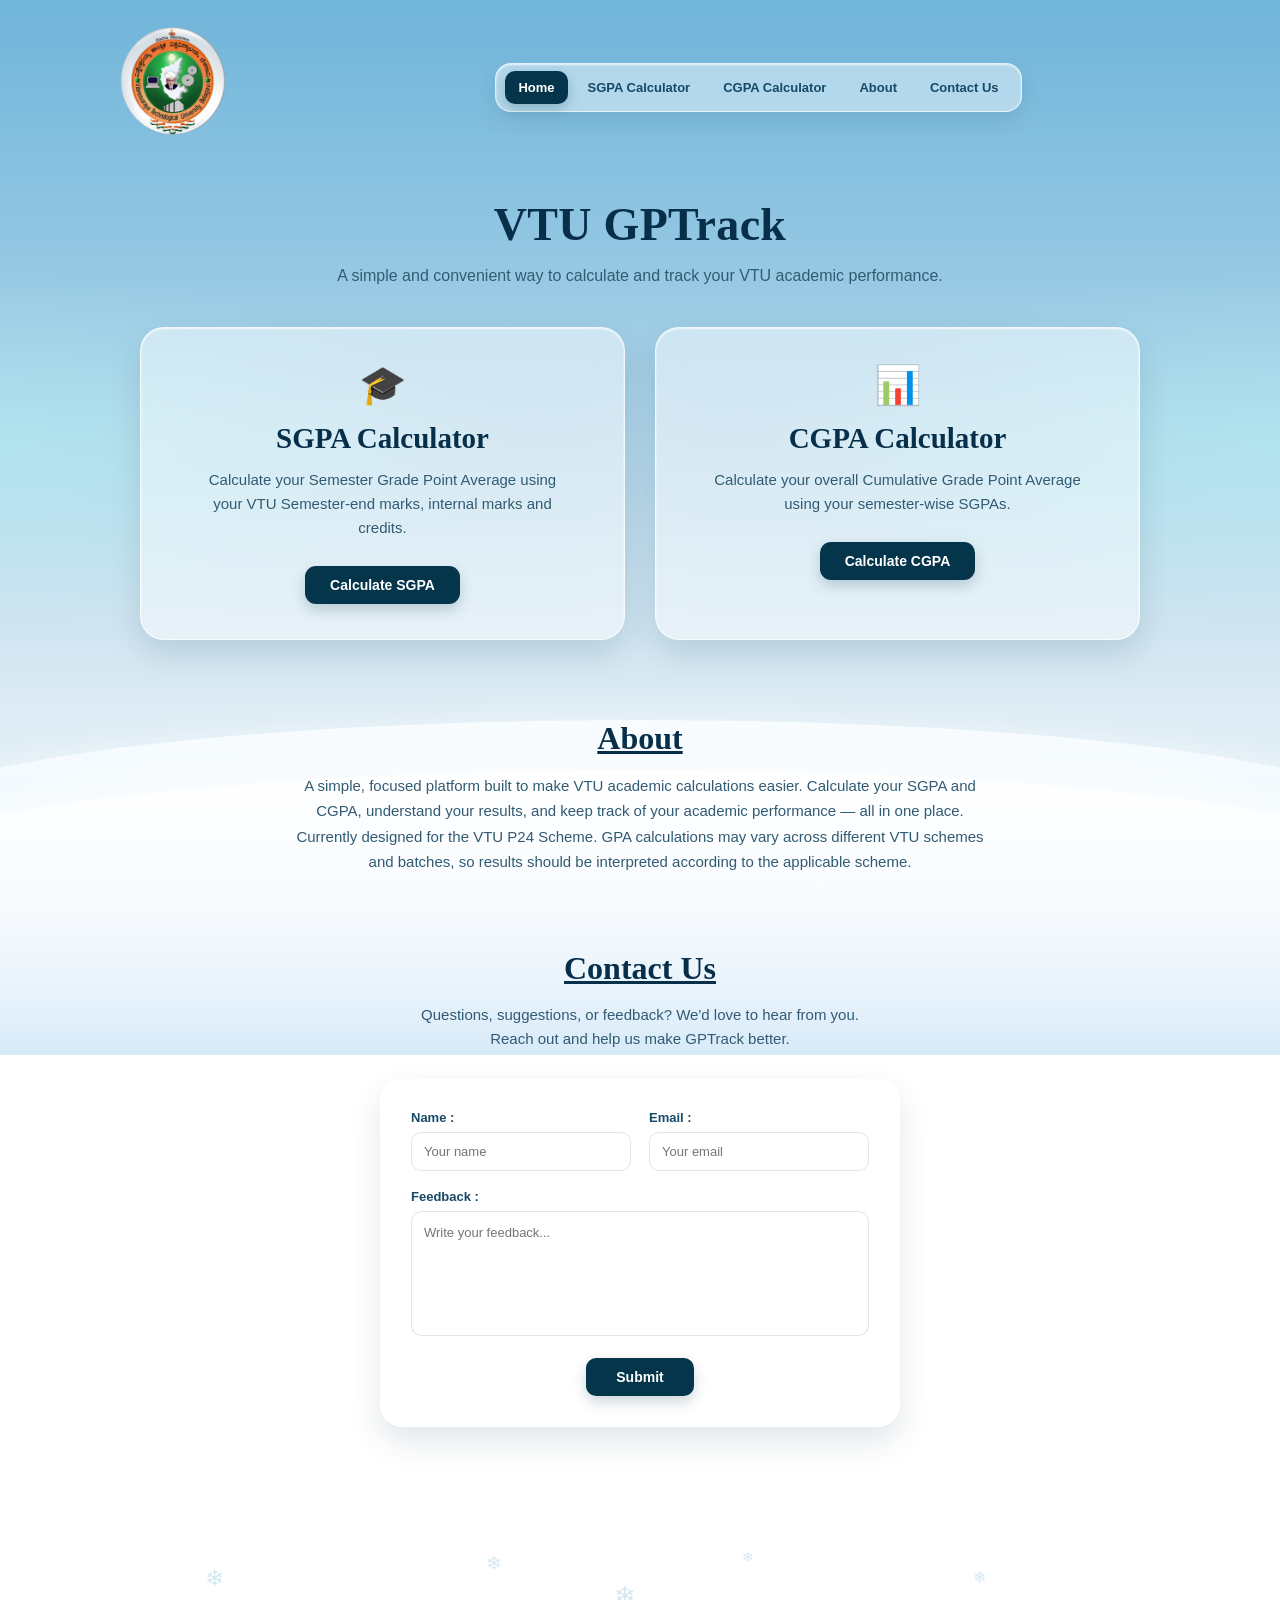
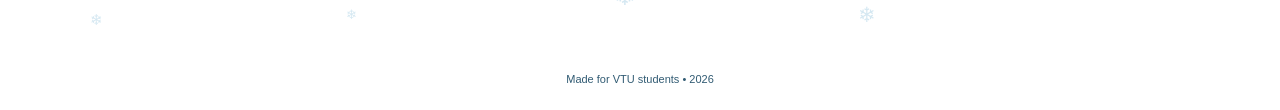
==== index.html @ f2418bf4 "Restructure: move homepage files to root" ====
<!DOCTYPE html>
<html lang="en">
<head>
    <meta charset="UTF-8">
    <meta name="viewport" content="width=device-width, initial-scale=1.0">

    <title>VTU GPTrack</title>

    <link rel="stylesheet" href="style.css">
</head>

<body>
    <!-- ================= NAVBAR ================= -->
    <header class="top-header">

    <!-- VTU Logo - outside navigation -->
    <img src="vtu-logo.png" alt="VTU Logo" class="vtu-logo">

    <!-- Brand + Navigation -->
    <div class="header-right">


        <nav class="nav-links">

            <a href="index.html" class="active">Home</a>

            <a href="../VTU-SGPA-Calculator/index.html">SGPA Calculator</a>

            <a href="../VTU CGPA calculator/index.html">CGPA Calculator</a>

            <a href="#about">About</a>

            <a href="#contact">Contact Us</a>

        </nav>

    </div>

</header>

    <!-- ================= MAIN CONTENT ================= -->
    <main>

        <!-- Welcome Section -->
        <section class="welcome-section">

            <h1>VTU GPTrack</h1>

            <p>
                A simple and convenient way to calculate and track
                your VTU academic performance.
            </p>
        </section>


        <!-- Calculator Cards -->
        <section class="calculator-section">

            <div class="calculator-card">

                <div class="card-icon">🎓</div>

                <h2>SGPA Calculator</h2>

                <p>
                    Calculate your Semester Grade Point Average
                    using your VTU Semester-end marks, internal marks and credits.
                </p>

               <a href="../VTU-SGPA-Calculator/index.html" class="card-button">
                    Calculate SGPA
                </a>
            </div>

            <div class="calculator-card">

                <div class="card-icon">📊</div>

                <h2>CGPA Calculator</h2>

                <p>
                    Calculate your overall Cumulative Grade Point
                    Average using your semester-wise SGPAs.
                </p>

                <a href="../VTU CGPA calculator/index.html" class="card-button">
                    Calculate CGPA
                </a>

            </div>
        </section>

        <!-- ================= OTHER SECTIONS ================= -->
        <section class="other-section">

            <!-- ================= ABOUT ================= -->

<section id="about" class="about-section">

    <h2><u> About </u></h2>

    <p>
        A simple, focused platform built to make VTU academic
        calculations easier. Calculate your SGPA and CGPA,
        understand your results, and keep track of your academic
        performance — all in one place.
        <br> Currently designed for the VTU P24 Scheme. 
        GPA calculations may vary across different VTU schemes and batches,
         so results should be interpreted according to the applicable scheme.
    </p>

</section>


<!-- ================= CONTACT ================= -->

<section id="contact" class="contact-section">

    <h2><u> Contact Us </u></h2>

    <p class="contact-description">
        Questions, suggestions, or feedback?
        We'd love to hear from you. 
        <br>Reach out and help us make GPTrack better.
    </p>

    <div class="contact-card">

        <form id="contactForm">

            <!-- Name + Email -->

            <div class="contact-row">

                <div class="input-group">

                    <label for="name">Name :</label>

                    <input
                        type="text"
                        id="name"
                        placeholder="Your name"
                        required
                    >

                </div>


                <div class="input-group">

                    <label for="email">Email :</label>

                    <input
                        type="email"
                        id="email"
                        placeholder="Your email"
                        required
                    >

                </div>

            </div>


            <!-- Feedback -->

            <div class="input-group feedback-group">

                <label for="feedback">Feedback :</label>

                <textarea
                    id="feedback"
                    placeholder="Write your feedback..."
                    required
                ></textarea>

            </div>


            <button type="submit" class="done-button">
                Submit
            </button>

        </form>

    </div>

        </section>
        </section>
    </main>
    <div class="home-snowflakes">
    <span>❄</span>
    <span>❄</span>
    <span>❄</span>
    <span>❄</span>
    <span>❄</span>
    <span>❄</span>
    <span>❄</span>
    <span>❄</span>
</div>

    <!-- ================= FOOTER ================= -->
    <footer class="footer">
    <p>Made for VTU students • 2026</p>
    
</footer>
<script src="script.js"></script>
</body>
</html>
---- style.css ----
* {
    margin: 0;
    padding: 0;
    box-sizing: border-box;
}

html {
    scroll-behavior: smooth;
}

/* =====================================================
   MAIN WINTER BACKGROUND
   ===================================================== */

body {
    margin: 0;
    min-height: 100vh;

    font-family: Arial, sans-serif;
    color: #082F49;

    position: relative;
    overflow-x: hidden;

    /* Blue sky gradient */
    background:
        radial-gradient(
            ellipse at left center,
            rgba(180, 255, 250, 0.35) 0%,
            rgba(180, 255, 250, 0) 28%
        ),
        radial-gradient(
            ellipse at right center,
            rgba(180, 255, 250, 0.35) 0%,
            rgba(180, 255, 250, 0) 28%
        ),
        linear-gradient(
            to bottom,
            #70B5DA 0%,
            #8FC5E2 25%,
            #B9D9EB 55%,
            #DCEBF4 78%,
            #EAF4F9 100%
        );

    background-attachment: fixed;
}


/* =====================================================
   BACK SNOW LAYER
   ===================================================== */

body::before {
    content: "";

    position: fixed;

    left: -8%;
    bottom: -105px;

    width: 116%;
    height: 285px;

    z-index: -2;

    background:
        linear-gradient(
            to bottom,
            #F8FCFF 0%,
            #EDF7FC 55%,
            #DCECF8 100%
        );

    /*
       Creates the large smooth wave
    */
    border-radius:
        50% 50% 0 0 /
        34% 34% 0 0;

    box-shadow:
        0 -10px 25px rgba(255, 255, 255, 0.30);
}


/* =====================================================
   FRONT SNOW LAYER
   ===================================================== */

body::after {
    content: "";

    position: fixed;

    left: -12%;
    bottom: -155px;

    width: 124%;
    height: 285px;

    z-index: -1;

    background:
        linear-gradient(
            to bottom,
            #FFFFFF 0%,
            #F8FBFE 45%,
            #EAF4FC 75%,
            #D7EAF8 100%
        );

    border-radius:
        50% 50% 0 0 /
        38% 38% 0 0;

    box-shadow:
        0 -14px 30px rgba(255, 255, 255, 0.45);
}

/* =====================================================
   NAVBAR
   ===================================================== */
.top-header {
    position: relative;
    width: 94%;
    min-height: 82px;
    margin: 18px auto 0;
}

.vtu-logo {
    width: 190px;
    height: 110px;
    object-fit: contain;
    margin-left: 40px;
    margin-top: 8px;
}

.header-right {
    position: absolute;

    right: 220px;
    top: 0;

    display: flex;
    flex-direction: column;
    align-items: center;
    gap: 14px;
    transform: translateY(45px);
}
/* =====================================================
   BRAND NAME
   ===================================================== */

.brand-name {
    font-family: "Times New Roman", serif;

    font-size: 25px;
    font-weight: bold;

    color: #082F49;

    margin-right: 5px;
}


/* =====================================================
   NAVIGATION BAR
   ===================================================== */

.nav-links {
    display: flex;
    align-items: center;

    gap: 7px;

    padding: 7px 9px;

    background: rgba(255, 255, 255, 0.42);

    backdrop-filter: blur(15px);
    -webkit-backdrop-filter: blur(15px);

    border: 1px solid rgba(255, 255, 255, 0.65);

    border-radius: 16px;

    box-shadow:
        0 8px 22px rgba(8, 47, 73, 0.10),
        inset 0 1px 2px rgba(255, 255, 255, 0.75);
}


/* Navigation buttons */

.nav-links a {
    text-decoration: none;

    color: #164A68;

    font-size: 13px;
    font-weight: 600;

    padding: 9px 13px;

    border-radius: 10px;

    transition:
        background 0.25s ease,
        color 0.25s ease,
        transform 0.25s ease,
        box-shadow 0.25s ease;
}


/* Hover */

.nav-links a:hover {
    background: rgba(255, 255, 255, 0.72);

    color: #082F49;

    transform: translateY(-2px);

    box-shadow:
        0 4px 10px rgba(8, 47, 73, 0.10);
}


/* Active Home */

.nav-links a.active {
    background: #04354A;

    color: white;

    box-shadow:
        0 5px 12px rgba(4, 53, 74, 0.22);
}

/* =====================================================
   WELCOME SECTION
   ===================================================== */

.welcome-section {
    text-align: center;

    max-width: 720px;

    margin: 58px auto 38px;

    padding: 0 20px;
}

.welcome-section h1 {
    font-family: "Times New Roman", serif;

    font-size: 46px;
    font-weight: bold;

    color: #082F49;

    margin-bottom: 12px;

    letter-spacing: 0.3px;
}

.welcome-section p {
    font-size: 16px;

    line-height: 1.6;

    color: #315B73;
}


/* =====================================================
   CALCULATOR SECTION
   ===================================================== */

.calculator-section {
    width: 82%;
    max-width: 1000px;

    margin: 0 auto;

    display: flex;

    gap: 30px;
}


/* =====================================================
   CALCULATOR CARDS
   ===================================================== */

.calculator-card {
    flex: 1;

    min-height: 300px;

    padding: 35px 30px;

    text-align: center;

    background: rgba(255, 255, 255, 0.48);

    backdrop-filter: blur(15px);
    -webkit-backdrop-filter: blur(15px);

    border: 1px solid rgba(255, 255, 255, 0.70);

    border-radius: 24px;

    box-shadow:
        0 14px 32px rgba(8, 47, 73, 0.13),
        inset 0 1px 2px rgba(255, 255, 255, 0.8);

    transition:
        transform 0.3s ease,
        box-shadow 0.3s ease;
}


.calculator-card:hover {
    transform: translateY(-7px);

    box-shadow:
        0 20px 40px rgba(8, 47, 73, 0.17),
        inset 0 1px 2px rgba(255, 255, 255, 0.9);
}


/* Card icon */

.card-icon {
    font-size: 38px;

    margin-bottom: 15px;
}


/* Card heading */

.calculator-card h2 {
    font-family: "Times New Roman", serif;

    font-size: 29px;

    color: #082F49;

    margin-bottom: 13px;
}


/* Description */

.calculator-card p {
    max-width: 370px;

    margin: 0 auto 26px;

    font-size: 15px;

    line-height: 1.6;

    color: #315B73;
}


/* =====================================================
   CARD BUTTON
   ===================================================== */

.card-button {
    display: inline-block;

    padding: 11px 25px;

    background: #04354A;

    color: white;

    text-decoration: none;

    border-radius: 11px;

    font-size: 14px;

    font-weight: 600;

    box-shadow:
        0 6px 14px rgba(4, 53, 74, 0.20);

    transition:
        transform 0.25s ease,
        box-shadow 0.25s ease;
}

.card-button:hover {
    transform: translateY(-2px);

    box-shadow:
        0 9px 18px rgba(4, 53, 74, 0.26);
}

/* =====================================================
   ABOUT SECTION
   ===================================================== */

.about-section {
    width: 80%;
    max-width: 850px;

    margin: 80px auto 0;

    text-align: center;
}

.about-section h2 {
    font-family: "Times New Roman", serif;

    font-size: 32px;

    color: #082F49;

    margin-bottom: 16px;
}

.about-section p {
    max-width: 700px;

    margin: 0 auto;

    font-size: 15px;

    line-height: 1.7;

    color: #315B73;
}
/* =====================================================
   CONTACT SECTION
   ===================================================== */
.contact-section h2 {
    font-family: "Times New Roman", serif;

    font-size: 32px;

    color: #082F49;

    margin-bottom: 16px;
}
.contact-section {
    width: 100%;

    margin: 75px auto 100px;

    text-align: center;
}

.contact-description {
    max-width: 600px;

    margin: 0 auto 28px;

    font-size: 15px;

    line-height: 1.6;

    color: #315B73;
}


/* =====================================================
   CONTACT CARD
   ===================================================== */

.contact-card {
    width: 520px;

    max-width: calc(100% - 40px);

    margin: 0 auto;

    padding: 30px;

    text-align: left;

    background: rgba(255, 255, 255, 0.48);

    backdrop-filter: blur(15px);
    -webkit-backdrop-filter: blur(15px);

    border: 1px solid rgba(255, 255, 255, 0.72);

    border-radius: 22px;

    box-shadow:
        0 14px 32px rgba(8, 47, 73, 0.12),
        inset 0 1px 2px rgba(255, 255, 255, 0.80);
}


/* =====================================================
   NAME + EMAIL
   ===================================================== */

.contact-row {
    display: flex;

    gap: 18px;

    margin-bottom: 18px;
}

.contact-row .input-group {
    flex: 1;
}


/* =====================================================
   INPUT GROUP
   ===================================================== */

.input-group {
    display: flex;

    flex-direction: column;

    gap: 7px;
}

.input-group label {
    font-size: 13px;

    font-weight: 600;

    color: #164A68;
}


/* =====================================================
   INPUTS
   ===================================================== */

.input-group input,
.input-group textarea {

    width: 100%;

    padding: 11px 12px;

    font-family: Arial, sans-serif;

    font-size: 13px;

    color: #082F49;

    background: rgba(255, 255, 255, 0.62);

    border: 1px solid rgba(8, 47, 73, 0.12);

    border-radius: 10px;

    outline: none;

    transition:
        border 0.2s ease,
        box-shadow 0.2s ease,
        background 0.2s ease;
}


.input-group input:focus,
.input-group textarea:focus {

    background: rgba(255, 255, 255, 0.82);

    border-color: rgba(4, 53, 74, 0.40);

    box-shadow:
        0 0 0 3px rgba(4, 53, 74, 0.08);
}


/* =====================================================
   FEEDBACK
   ===================================================== */

.feedback-group {
    margin-bottom: 22px;
}

.input-group textarea {

    height: 125px;

    resize: none;

    line-height: 1.5;
}


/* =====================================================
   submit BUTTON
   ===================================================== */

.done-button {

    display: block;

    margin: 0 auto;

    padding: 11px 30px;

    border: none;

    border-radius: 10px;

    background: #04354A;

    color: white;

    font-size: 14px;

    font-weight: 600;

    cursor: pointer;

    box-shadow:
        0 6px 14px rgba(4, 53, 74, 0.20);

    transition:
        transform 0.25s ease,
        box-shadow 0.25s ease;
}

.done-button:hover {

    transform: translateY(-2px);

    box-shadow:
        0 9px 18px rgba(4, 53, 74, 0.26);
}
/* =====================================================
   INFO CARDS
   ===================================================== */

.info-cards {
    display: flex;

    justify-content: center;

    gap: 22px;
}

.info-card {
    flex: 1;

    padding: 25px 22px;

    background: rgba(255, 255, 255, 0.40);

    backdrop-filter: blur(12px);
    -webkit-backdrop-filter: blur(12px);

    border: 1px solid rgba(255, 255, 255, 0.65);

    border-radius: 18px;

    box-shadow:
        0 9px 23px rgba(8, 47, 73, 0.09);

    transition:
        transform 0.25s ease,
        box-shadow 0.25s ease;
}

.info-card:hover {
    transform: translateY(-4px);

    box-shadow:
        0 13px 28px rgba(8, 47, 73, 0.13);
}

.info-card h3 {
    font-family: "Times New Roman", serif;

    font-size: 22px;

    color: #082F49;

    margin-bottom: 10px;
}

.info-card p {
    font-size: 14px;

    line-height: 1.55;

    color: #315B73;

    margin-bottom: 15px;
}

.info-card a {
    color: #04354A;

    text-decoration: none;

    font-size: 14px;

    font-weight: bold;
}

.info-card a:hover {
    text-decoration: underline;
}


/* =====================================================
   FOOTER
   ===================================================== */

.footer {
    width: 100%;

    padding: 22px;

    text-align: center;

    background: rgba(255, 255, 255, 0.38);

    border-top: 1px solid rgba(255, 255, 255, 0.55);

    color: #315B73;

    font-size: 11px;

    line-height: 1.7;
}
/* =====================================================
   HOME PAGE — SCATTERED SNOWFLAKES
   ===================================================== */

.home-snowflakes {
    position: relative;
    width: 100%;
    height: 120px;
    margin-top: 10px;
    pointer-events: none;
}

.home-snowflakes span {
    position: absolute;
    color: #BFDCEB;
    opacity: 0.65;
}

/* Scattered positions + different sizes */

.home-snowflakes span:nth-child(1) {
    left: 7%;
    bottom: 18px;
    font-size: 15px;
}

.home-snowflakes span:nth-child(2) {
    left: 16%;
    bottom: 55px;
    font-size: 23px;
}

.home-snowflakes span:nth-child(3) {
    left: 27%;
    bottom: 25px;
    font-size: 13px;
}

.home-snowflakes span:nth-child(4) {
    left: 38%;
    bottom: 72px;
    font-size: 19px;
}

.home-snowflakes span:nth-child(5) {
    left: 48%;
    bottom: 35px;
    font-size: 26px;
}

.home-snowflakes span:nth-child(6) {
    left: 58%;
    bottom: 82px;
    font-size: 14px;
}

.home-snowflakes span:nth-child(7) {
    left: 67%;
    bottom: 20px;
    font-size: 21px;
}

.home-snowflakes span:nth-child(8) {
    left: 76%;
    bottom: 60px;
    font-size: 16px;
}

.home-snowflakes span:nth-child(9) {
    left: 84%;
    bottom: 30px;
    font-size: 24px;
}

.home-snowflakes span:nth-child(10) {
    left: 91%;
    bottom: 75px;
    font-size: 13px;
}

.home-snowflakes span:nth-child(11) {
    left: 32%;
    bottom: 12px;
    font-size: 18px;
}

.home-snowflakes span:nth-child(12) {
    left: 72%;
    bottom: 95px;
    font-size: 12px;
}
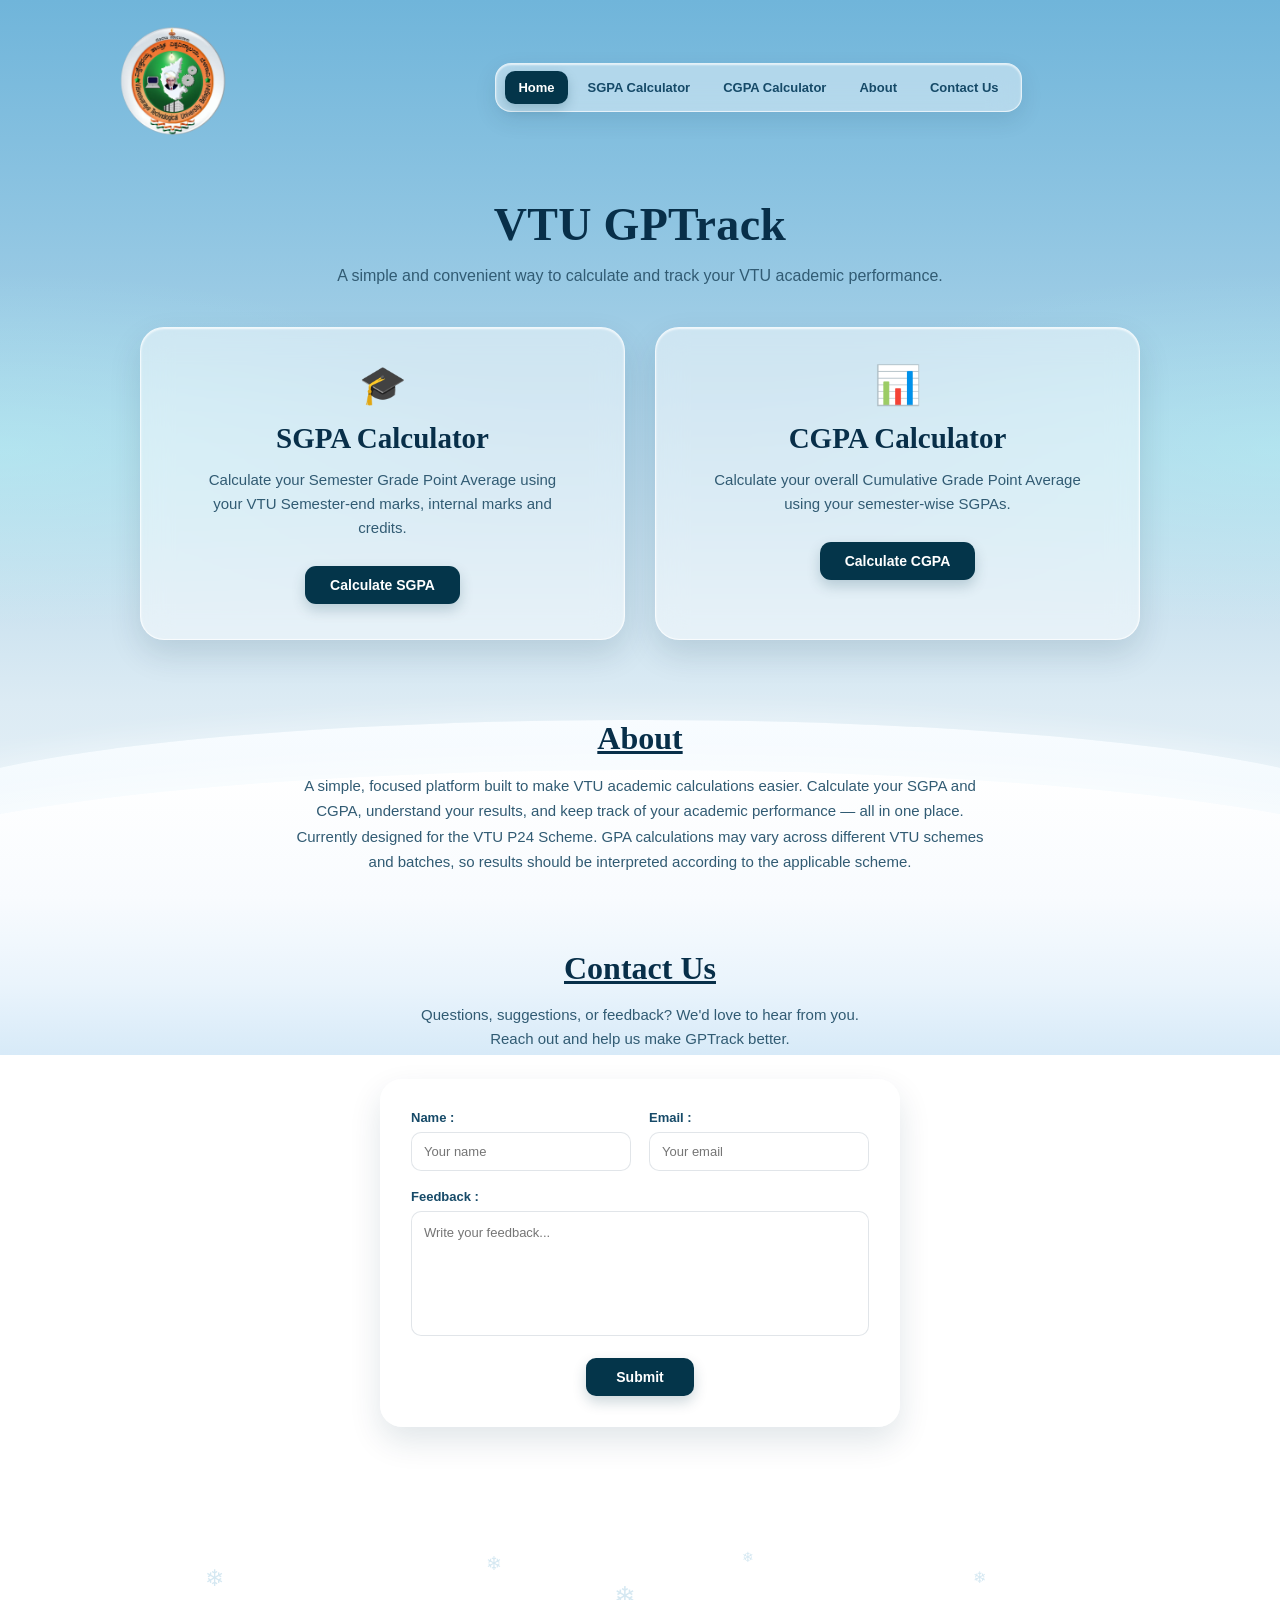
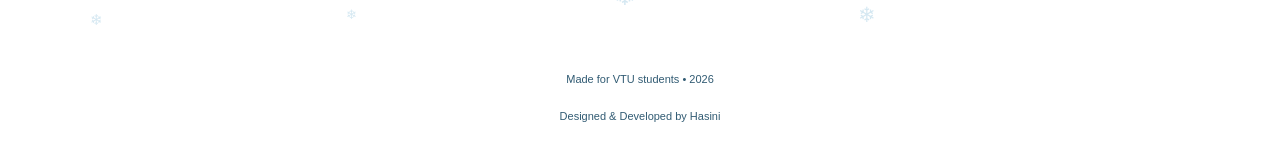
==== commit 6ebb9144: "Add footer and fix links" ====
--- a/index.html
+++ b/index.html
@@ -24,9 +24,9 @@
 
             <a href="index.html" class="active">Home</a>
 
-            <a href="../VTU-SGPA-Calculator/index.html">SGPA Calculator</a>
-
-            <a href="../VTU CGPA calculator/index.html">CGPA Calculator</a>
+            <a href="VTU-SGPA-Calculator/index.html">SGPA Calculator</a>
+
+            <a href="VTU-CGPA-calculator/index.html">CGPA Calculator</a>
 
             <a href="#about">About</a>
 
@@ -67,7 +67,7 @@
                     using your VTU Semester-end marks, internal marks and credits.
                 </p>
 
-               <a href="../VTU-SGPA-Calculator/index.html" class="card-button">
+               <a href="VTU-SGPA-Calculator/index.html"class="card-button">
                     Calculate SGPA
                 </a>
             </div>
@@ -83,7 +83,7 @@
                     Average using your semester-wise SGPAs.
                 </p>
 
-                <a href="../VTU CGPA calculator/index.html" class="card-button">
+                <a href="VTU-CGPA-calculator/index.html" class="card-button">
                     Calculate CGPA
                 </a>
 
@@ -202,6 +202,7 @@
     <!-- ================= FOOTER ================= -->
     <footer class="footer">
     <p>Made for VTU students • 2026</p>
+    <br> <p>Designed & Developed by Hasini</p>
     
 </footer>
 <script src="script.js"></script>
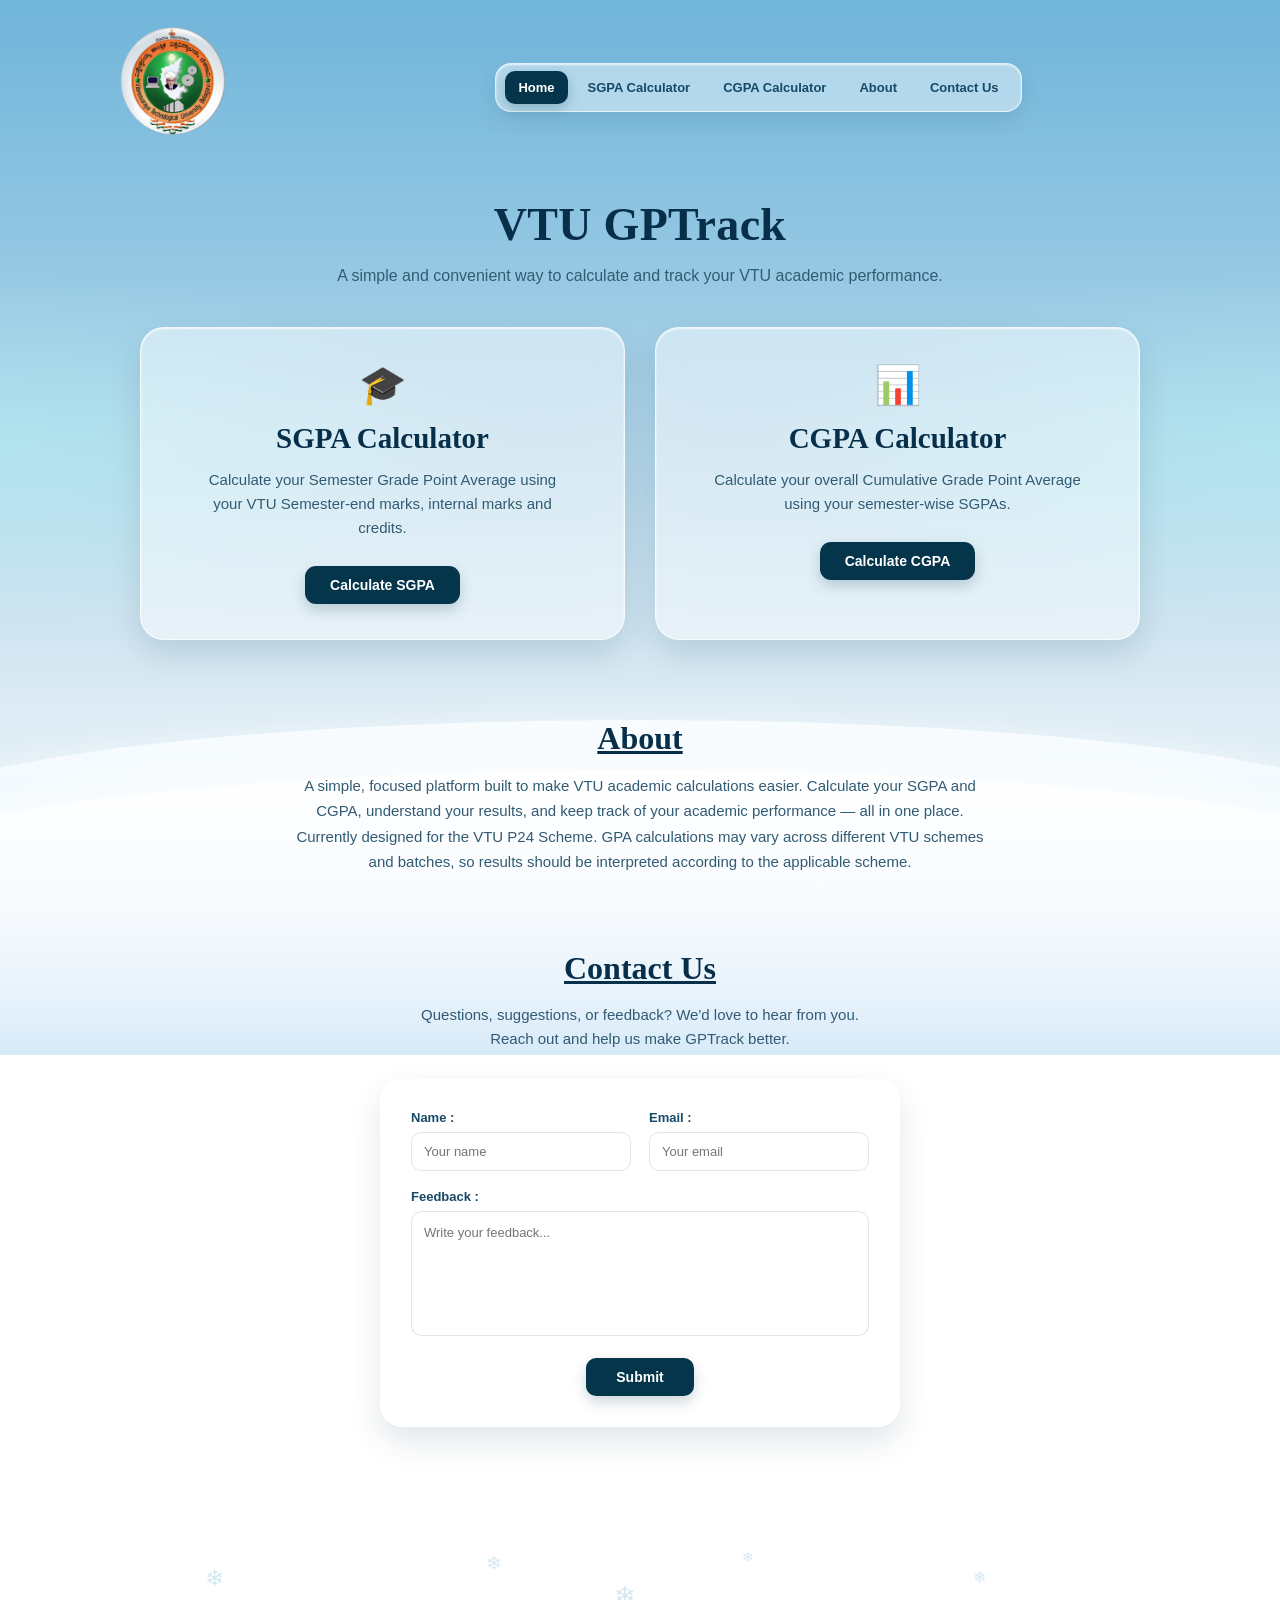
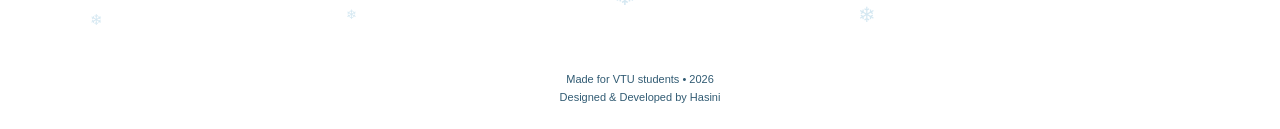
==== commit 044bad5b: "Footer changes" ====
--- a/index.html
+++ b/index.html
@@ -202,7 +202,7 @@
     <!-- ================= FOOTER ================= -->
     <footer class="footer">
     <p>Made for VTU students • 2026</p>
-    <br> <p>Designed & Developed by Hasini</p>
+    <p>Designed & Developed by Hasini</p>
     
 </footer>
 <script src="script.js"></script>
--- a/style.css
+++ b/style.css
@@ -829,4 +829,125 @@
     left: 72%;
     bottom: 95px;
     font-size: 12px;
+}
+/* =========================
+   RESPONSIVE - TABLET
+========================= */
+
+@media (max-width: 800px) {
+
+    .top-header {
+        display: flex;
+        flex-direction: column;
+        align-items: center;
+        min-height: auto;
+    }
+
+    .vtu-logo {
+        margin: 0 auto;
+    }
+
+    .header-right {
+        position: static;
+        transform: none;
+        margin-top: 10px;
+    }
+
+    .welcome-section h1 {
+        font-size: 34px;
+    }
+
+    .calculator-section {
+        flex-direction: column;
+        width: 90%;
+    }
+
+    .about-section,
+    .contact-section {
+        width: 90%;
+    }
+
+    .contact-row {
+        flex-direction: column;
+        gap: 14px;
+    }
+
+    .contact-card {
+        width: 100%;
+    }
+
+    .info-cards {
+        flex-direction: column;
+    }
+}
+
+/* =========================
+   RESPONSIVE - PHONE
+========================= */
+
+@media (max-width: 500px) {
+
+    .welcome-section h1 {
+        font-size: 28px;
+    }
+
+    .welcome-section p {
+        font-size: 14px;
+    }
+
+    .nav-links {
+        flex-wrap: wrap;
+        justify-content: center;
+    }
+
+    .nav-links a {
+        font-size: 12px;
+        padding: 7px 10px;
+    }
+
+    .calculator-card h2 {
+        font-size: 24px;
+    }
+
+    .about-section h2,
+    .contact-section h2 {
+        font-size: 26px;
+    }
+
+    .home-snowflakes {
+        display: none;
+    }
+}
+@media (max-width: 800px) {
+
+    .top-header {
+        display: flex;
+        flex-direction: column;
+        align-items: center;
+        gap: 14px;
+        min-height: auto;
+        width: 100%;
+    }
+
+    .vtu-logo {
+        margin: 0 auto;
+        width: 140px;
+        height: auto;
+    }
+
+    .header-right {
+        position: static;
+        right: auto;
+        top: auto;
+        transform: none;
+        width: 100%;
+        align-items: center;
+    }
+
+    .nav-links {
+        flex-wrap: wrap;
+        justify-content: center;
+        width: 90%;
+        margin: 0 auto;
+    }
 }
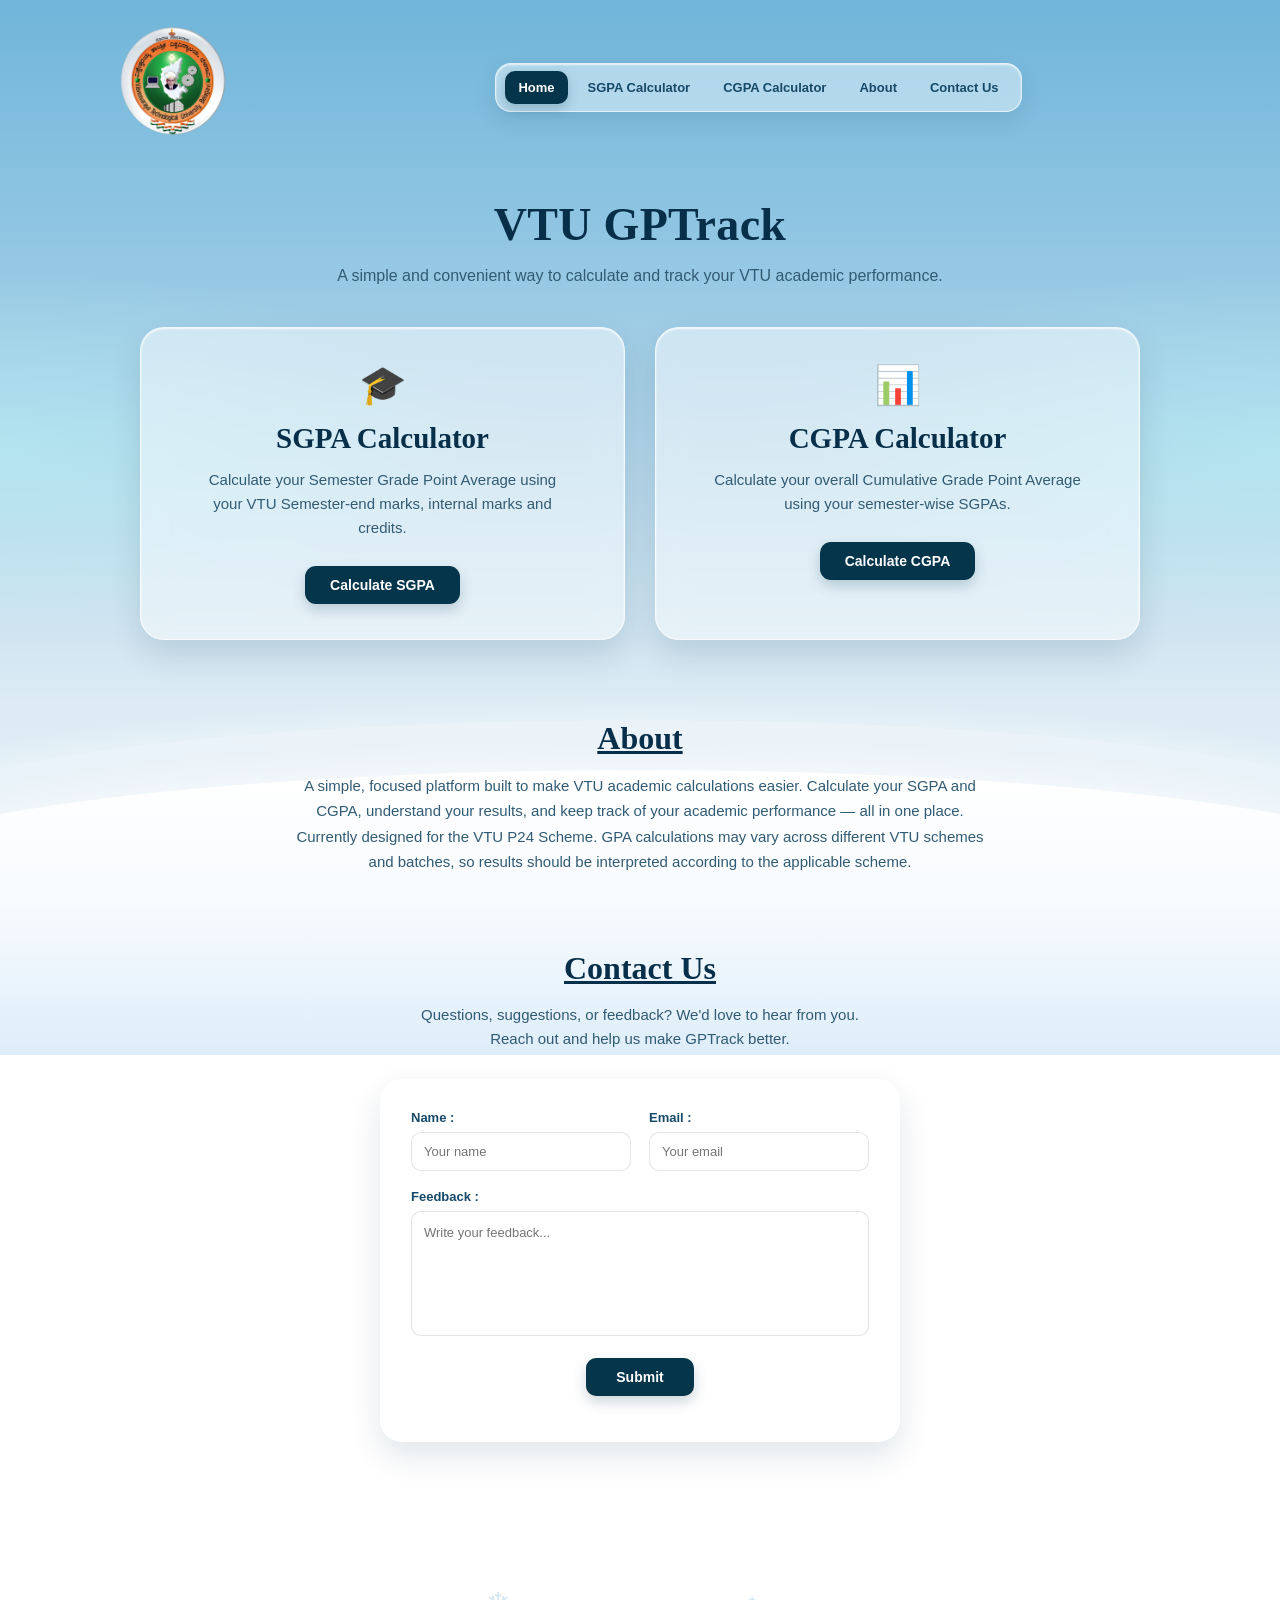
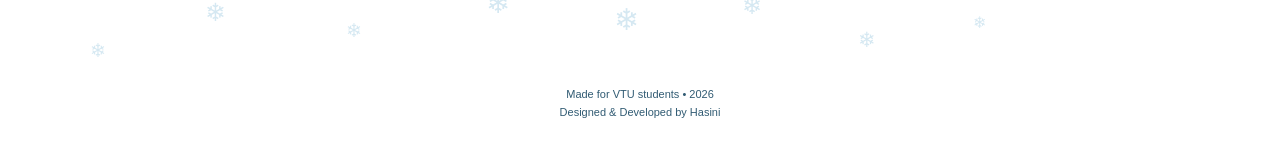
==== commit 6f933bbc: "Feedback backend added" ====
--- a/index.html
+++ b/index.html
@@ -126,7 +126,7 @@
 
     <div class="contact-card">
 
-        <form id="contactForm">
+        <form id="contactForm" action="https://formspree.io/f/myegqgag" method="POST">
 
             <!-- Name + Email -->
 
@@ -137,11 +137,12 @@
                     <label for="name">Name :</label>
 
                     <input
-                        type="text"
-                        id="name"
-                        placeholder="Your name"
-                        required
-                    >
+    type="text"
+    id="name"
+    name="name"
+    placeholder="Your name"
+    required
+>
 
                 </div>
 
@@ -150,12 +151,13 @@
 
                     <label for="email">Email :</label>
 
-                    <input
-                        type="email"
-                        id="email"
-                        placeholder="Your email"
-                        required
-                    >
+                   <input
+    type="email"
+    id="email"
+    name="email"
+    placeholder="Your email"
+    required
+>
 
                 </div>
 
@@ -168,12 +170,12 @@
 
                 <label for="feedback">Feedback :</label>
 
-                <textarea
-                    id="feedback"
-                    placeholder="Write your feedback..."
-                    required
-                ></textarea>
-
+               <textarea
+    id="feedback"
+    name="feedback"
+    placeholder="Write your feedback..."
+    required
+></textarea>
             </div>
 
 
@@ -182,6 +184,7 @@
             </button>
 
         </form>
+        <p id="form-message" class="form-message"></p>
 
     </div>
 
--- a/style.css
+++ b/style.css
@@ -40,7 +40,7 @@
             #8FC5E2 25%,
             #B9D9EB 55%,
             #DCEBF4 78%,
-            #EAF4F9 100%
+            #e6f2f8 100%
         );
 
     background-attachment: fixed;
@@ -67,9 +67,9 @@
     background:
         linear-gradient(
             to bottom,
-            #F8FCFF 0%,
-            #EDF7FC 55%,
-            #DCECF8 100%
+            #ebf3f9 0%,
+            #e4f1f8 55%,
+            #e2eef7 100%
         );
 
     /*
@@ -107,7 +107,7 @@
             #FFFFFF 0%,
             #F8FBFE 45%,
             #EAF4FC 75%,
-            #D7EAF8 100%
+            #ddedf9 100%
         );
 
     border-radius:
@@ -642,6 +642,10 @@
     box-shadow:
         0 9px 18px rgba(4, 53, 74, 0.26);
 }
+.form-message {
+    margin-top: 15px;
+    font-style: italic;
+}
 /* =====================================================
    INFO CARDS
    ===================================================== */
@@ -761,74 +765,74 @@
 
 .home-snowflakes span:nth-child(1) {
     left: 7%;
-    bottom: 18px;
-    font-size: 15px;
+    bottom: 0px;
+    font-size: 19px;
 }
 
 .home-snowflakes span:nth-child(2) {
     left: 16%;
-    bottom: 55px;
-    font-size: 23px;
+    bottom: 35px;
+    font-size: 25px;
 }
 
 .home-snowflakes span:nth-child(3) {
     left: 27%;
-    bottom: 25px;
-    font-size: 13px;
+    bottom: 20px;
+    font-size: 19px;
 }
 
 .home-snowflakes span:nth-child(4) {
     left: 38%;
-    bottom: 72px;
-    font-size: 19px;
+    bottom: 42px;
+    font-size: 29px;
 }
 
 .home-snowflakes span:nth-child(5) {
     left: 48%;
-    bottom: 35px;
-    font-size: 26px;
+    bottom: 25px;
+    font-size: 30px;
 }
 
 .home-snowflakes span:nth-child(6) {
     left: 58%;
-    bottom: 82px;
-    font-size: 14px;
+    bottom: 42px;
+    font-size: 24px;
 }
 
 .home-snowflakes span:nth-child(7) {
     left: 67%;
-    bottom: 20px;
+    bottom: 10px;
     font-size: 21px;
 }
 
 .home-snowflakes span:nth-child(8) {
     left: 76%;
-    bottom: 60px;
+    bottom: 30px;
     font-size: 16px;
 }
 
 .home-snowflakes span:nth-child(9) {
     left: 84%;
-    bottom: 30px;
+    bottom: 23px;
     font-size: 24px;
 }
 
 .home-snowflakes span:nth-child(10) {
     left: 91%;
-    bottom: 75px;
-    font-size: 13px;
+    bottom: 21px;
+    font-size: 31px;
 }
 
 .home-snowflakes span:nth-child(11) {
     left: 32%;
-    bottom: 12px;
+    bottom: 8px;
     font-size: 18px;
 }
 
 .home-snowflakes span:nth-child(12) {
     left: 72%;
-    bottom: 95px;
-    font-size: 12px;
+    bottom: 5px;
+    font-size: 17px;
 }
 /* =========================
    RESPONSIVE - TABLET
